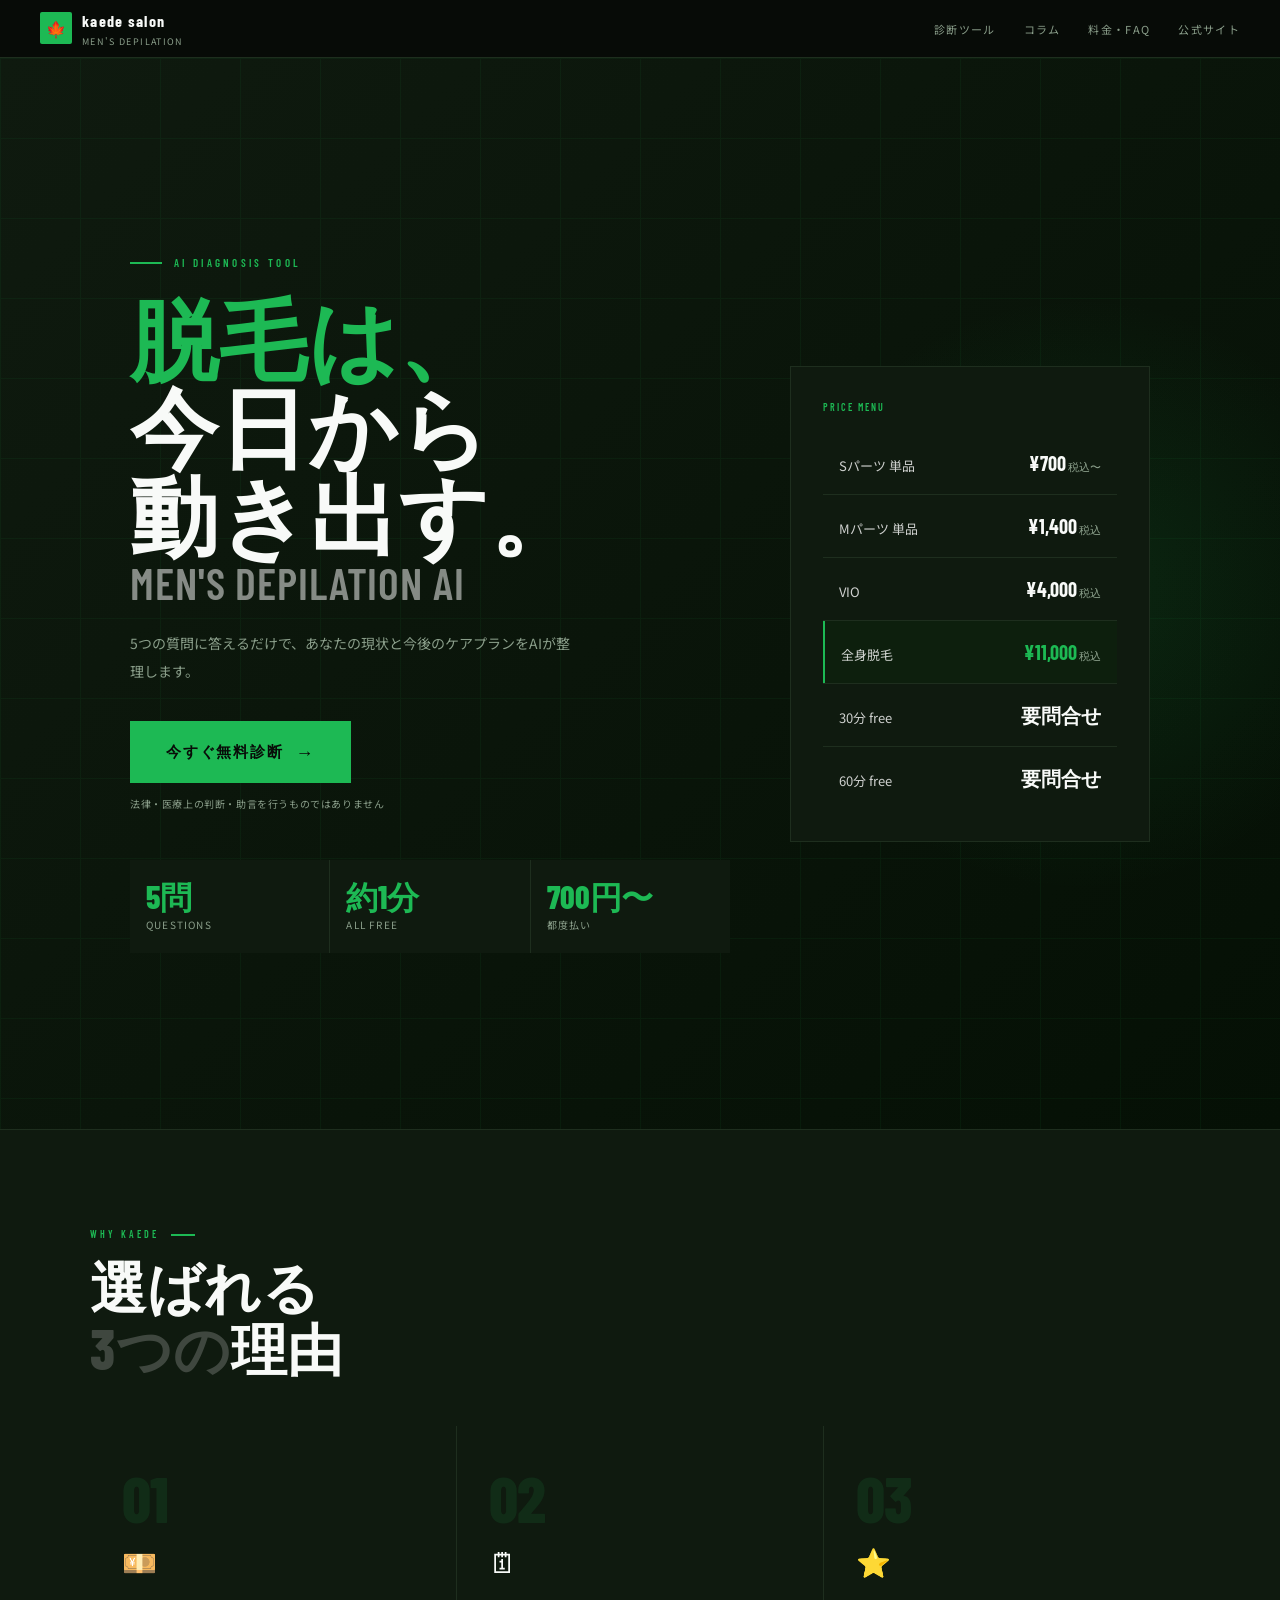
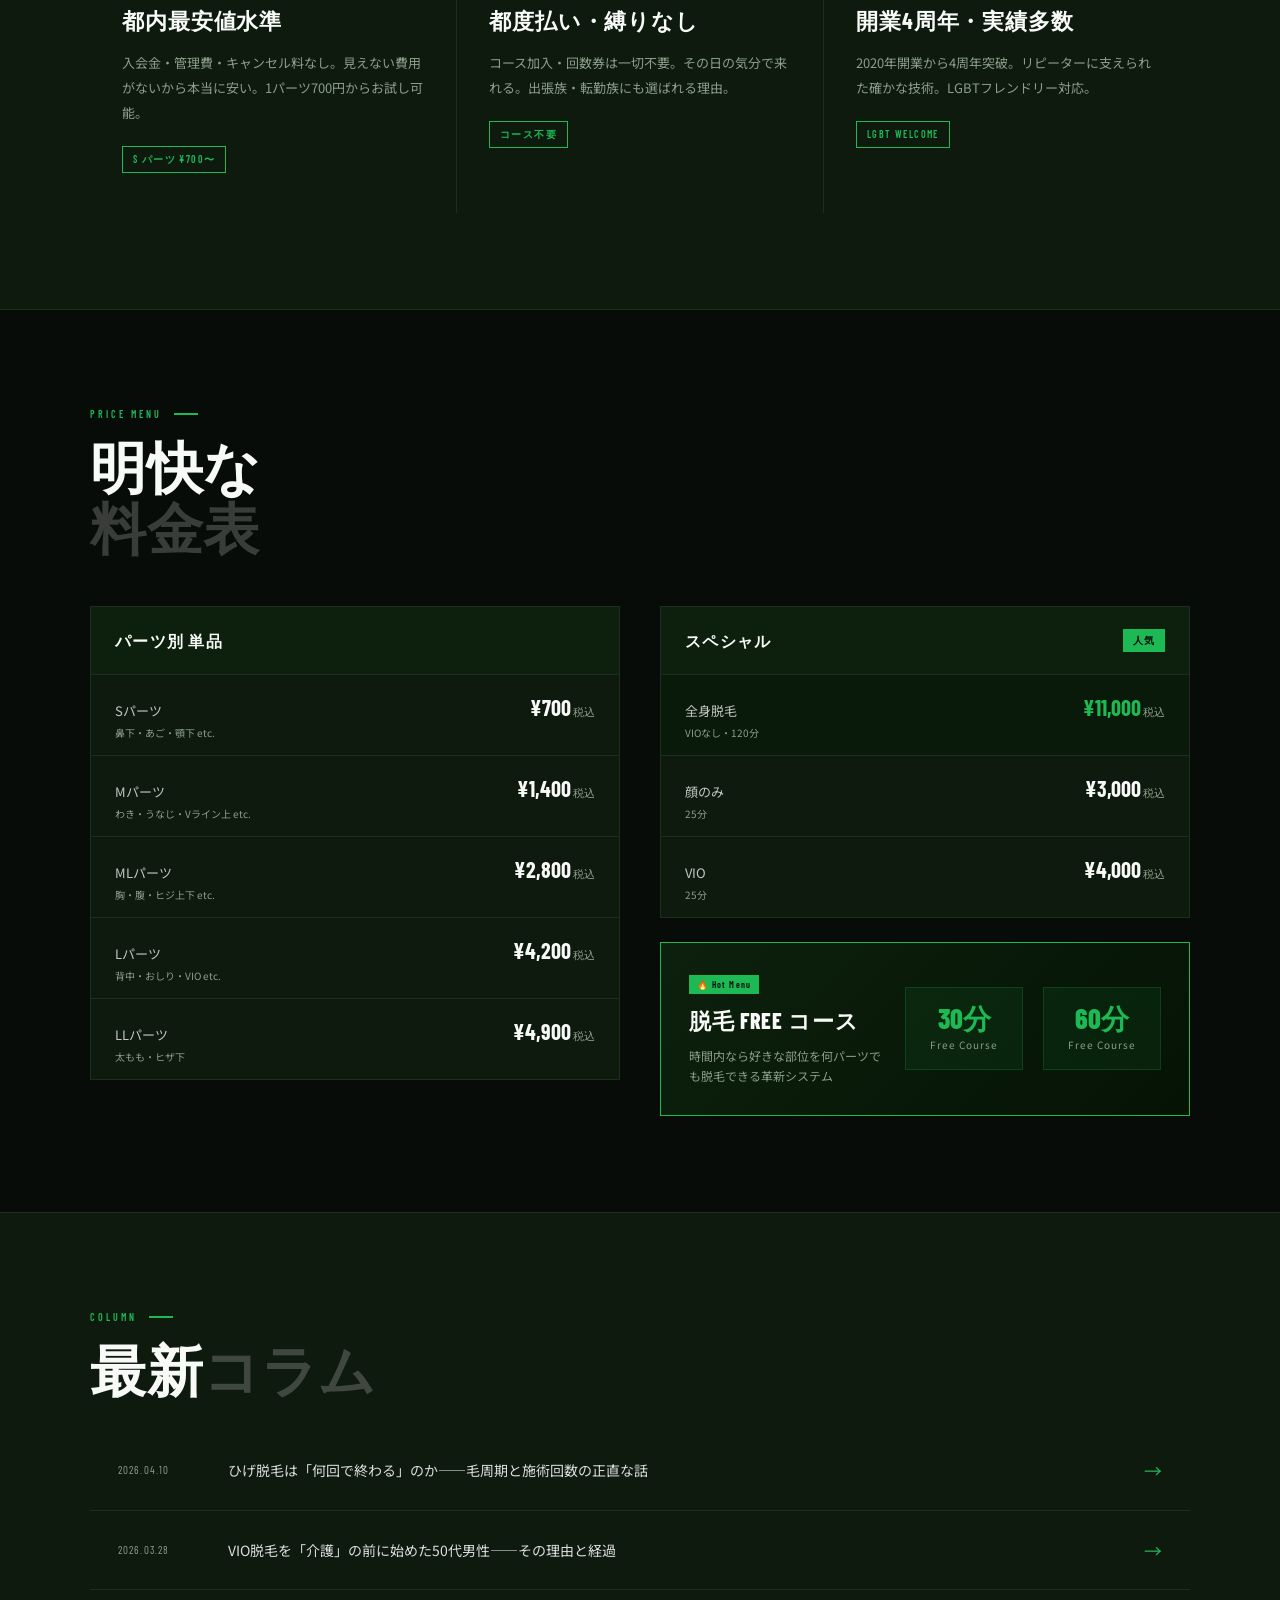
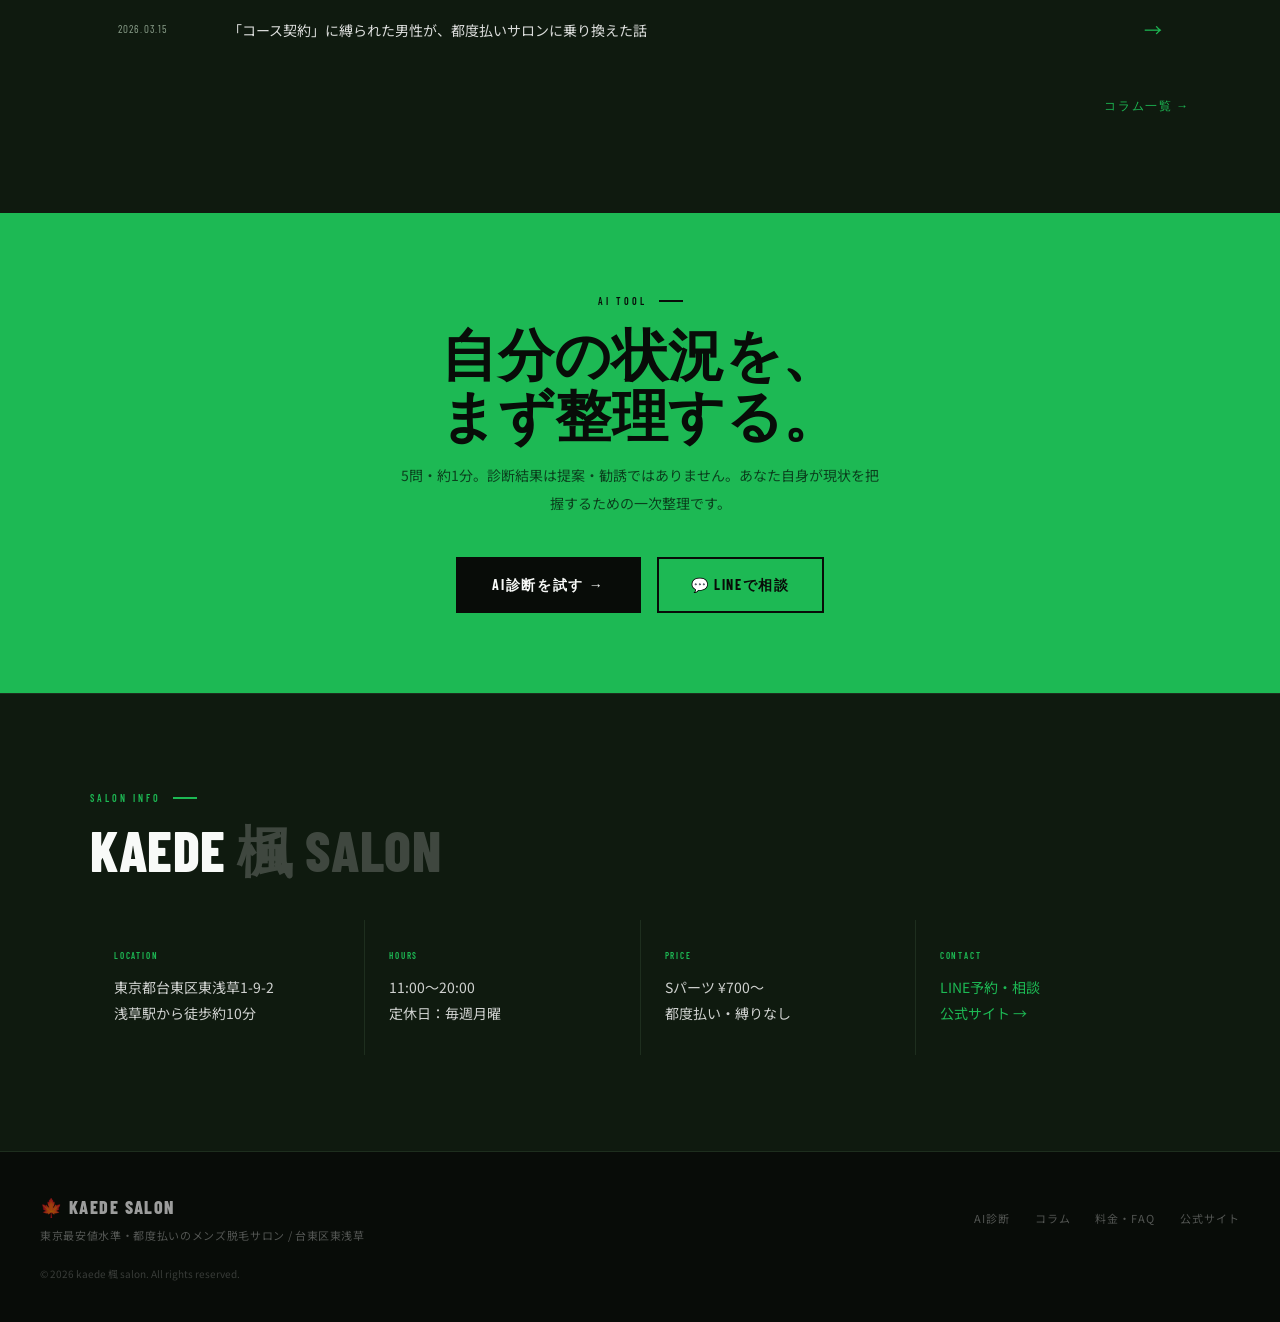
==== index.html @ 950d60f6 "Initial commit" ====
<!DOCTYPE html>
<html lang="ja">
<head>
<meta charset="UTF-8">
<meta name="viewport" content="width=device-width, initial-scale=1.0">
<title>AI メンズ脱毛診断 | kaede 楓 salon</title>
<meta name="description" content="5つの質問に答えるだけで、あなたの現状と今後のケアプランをAIが整理します。東京浅草・都度払いのメンズ脱毛サロン。">
<link rel="preconnect" href="https://fonts.googleapis.com">
<link href="https://fonts.googleapis.com/css2?family=Barlow+Condensed:wght@400;600;700;800&family=Noto+Sans+JP:wght@300;400;500&family=Oswald:wght@500;700&display=swap" rel="stylesheet">
<style>
*{box-sizing:border-box;margin:0;padding:0;}
:root{
  --black:#080c08;
  --dark:#0f1a0f;
  --green:#1db954;
  --green-mid:#17a847;
  --green-pale:#e8f8ee;
  --white:#f8faf8;
  --muted:#8a9e8a;
  --border:#1e2e1e;
  --font-heading:'Barlow Condensed','Oswald',sans-serif;
  --font-body:'Noto Sans JP',sans-serif;
}
html{scroll-behavior:smooth;}
body{font-family:var(--font-body);background:var(--black);color:var(--white);font-size:14px;line-height:1.7;-webkit-font-smoothing:antialiased;}

/* NAV */
.nav{position:sticky;top:0;z-index:100;background:rgba(8,12,8,0.95);backdrop-filter:blur(10px);border-bottom:1px solid var(--border);padding:0 40px;height:58px;display:flex;align-items:center;justify-content:space-between;}
.nav-logo{display:flex;align-items:center;gap:10px;text-decoration:none;}
.nav-logo-mark{width:32px;height:32px;background:var(--green);display:flex;align-items:center;justify-content:center;font-size:16px;border-radius:2px;}
.nav-logo-text{font-family:var(--font-heading);font-size:16px;font-weight:700;letter-spacing:.08em;color:var(--white);}
.nav-logo-sub{font-size:9px;color:var(--muted);letter-spacing:.15em;text-transform:uppercase;}
.nav-links{display:flex;gap:28px;list-style:none;}
.nav-links a{font-size:11px;letter-spacing:.12em;text-transform:uppercase;color:var(--muted);text-decoration:none;transition:color .2s;}
.nav-links a:hover,.nav-links a.active{color:var(--white);}

/* HERO */
.hero{position:relative;min-height:100vh;display:flex;align-items:center;overflow:hidden;}
.hero-bg{position:absolute;inset:0;background:linear-gradient(135deg,var(--dark) 0%,#0a150a 50%,#051005 100%);}
.hero-grid{position:absolute;inset:0;opacity:.06;background-image:linear-gradient(var(--green) 1px,transparent 1px),linear-gradient(90deg,var(--green) 1px,transparent 1px);background-size:80px 80px;}
.hero-accent{position:absolute;right:-100px;top:50%;transform:translateY(-50%);width:600px;height:600px;background:radial-gradient(circle,rgba(29,185,84,.12) 0%,transparent 70%);}
.hero-inner{position:relative;z-index:1;padding:100px 40px 80px;max-width:1100px;width:100%;margin:0 auto;display:grid;grid-template-columns:1fr 360px;gap:60px;align-items:center;}
.hero-eyebrow{font-family:var(--font-heading);font-size:11px;font-weight:600;letter-spacing:.3em;color:var(--green);text-transform:uppercase;margin-bottom:20px;display:flex;align-items:center;gap:12px;}
.hero-eyebrow::before{content:'';width:32px;height:2px;background:var(--green);}
.hero-title{font-family:var(--font-heading);font-size:clamp(56px,7vw,88px);font-weight:800;line-height:1;letter-spacing:.01em;text-transform:uppercase;margin-bottom:24px;}
.hero-title .accent{color:var(--green);display:block;}
.hero-title .sub{font-size:clamp(28px,4vw,44px);font-weight:600;color:rgba(255,255,255,.5);display:block;margin-top:4px;}
.hero-desc{font-size:14px;color:var(--muted);line-height:2;margin-bottom:36px;max-width:440px;}
.hero-cta{display:inline-flex;align-items:center;gap:12px;background:var(--green);color:var(--black);padding:16px 36px;font-family:var(--font-heading);font-size:15px;font-weight:700;letter-spacing:.12em;text-transform:uppercase;text-decoration:none;transition:background .2s,transform .1s;}
.hero-cta:hover{background:var(--green-mid);transform:translateY(-2px);}
.hero-cta-arrow{font-size:18px;}
.hero-note{font-size:10px;color:var(--muted);margin-top:12px;letter-spacing:.06em;}
.hero-stats{margin-top:48px;display:grid;grid-template-columns:repeat(3,1fr);gap:1px;background:var(--border);}
.stat-box{background:var(--dark);padding:20px 16px;}
.stat-num{font-family:var(--font-heading);font-size:32px;font-weight:800;color:var(--green);line-height:1;letter-spacing:-.01em;}
.stat-label{font-size:10px;color:var(--muted);letter-spacing:.12em;text-transform:uppercase;margin-top:4px;}
.hero-panel{background:var(--dark);border:1px solid var(--border);padding:32px;}
.hero-panel-label{font-family:var(--font-heading);font-size:10px;font-weight:600;letter-spacing:.2em;color:var(--green);text-transform:uppercase;margin-bottom:16px;}
.price-list{display:flex;flex-direction:column;gap:1px;background:var(--border);}
.price-row{background:var(--dark);padding:14px 16px;display:flex;justify-content:space-between;align-items:baseline;}
.price-row:hover{background:#131d13;}
.price-part{font-size:13px;color:rgba(255,255,255,.8);}
.price-val{font-family:var(--font-heading);font-size:20px;font-weight:700;color:var(--white);}
.price-val span{font-size:11px;font-weight:400;color:var(--muted);}
.price-featured{background:#0d1f0d !important;border-left:2px solid var(--green);}
.price-featured .price-val{color:var(--green);}

/* SECTIONS */
section{padding:96px 40px;}
.section-inner{max-width:1100px;margin:0 auto;}
.section-label{font-family:var(--font-heading);font-size:10px;font-weight:600;letter-spacing:.3em;color:var(--green);text-transform:uppercase;margin-bottom:12px;display:flex;align-items:center;gap:12px;}
.section-label::after{content:'';flex:0 0 24px;height:2px;background:var(--green);}
.section-title{font-family:var(--font-heading);font-size:clamp(36px,4.5vw,56px);font-weight:800;text-transform:uppercase;line-height:1.1;letter-spacing:.01em;margin-bottom:16px;}
.section-title .dim{color:rgba(255,255,255,.2);}

/* REASON */
.reasons{background:var(--dark);border-top:1px solid var(--border);border-bottom:1px solid var(--border);}
.reasons-grid{display:grid;grid-template-columns:repeat(3,1fr);gap:1px;background:var(--border);margin-top:48px;}
.reason-card{background:var(--dark);padding:40px 32px;position:relative;transition:background .2s;}
.reason-card:hover{background:#0a160a;}
.reason-num{font-family:var(--font-heading);font-size:64px;font-weight:800;color:rgba(29,185,84,.12);line-height:1;margin-bottom:8px;letter-spacing:-.02em;}
.reason-icon{font-size:28px;margin-bottom:16px;}
.reason-title{font-family:var(--font-heading);font-size:22px;font-weight:700;text-transform:uppercase;letter-spacing:.04em;margin-bottom:12px;color:var(--white);}
.reason-desc{font-size:13px;color:var(--muted);line-height:1.9;}
.reason-tag{margin-top:20px;display:inline-block;font-family:var(--font-heading);font-size:10px;font-weight:600;letter-spacing:.14em;padding:4px 10px;border:1px solid var(--green);color:var(--green);text-transform:uppercase;}

/* PRICE SECTION */
.price-section{background:var(--black);}
.price-grid{display:grid;grid-template-columns:1fr 1fr;gap:40px;margin-top:48px;}
.price-table{background:var(--dark);border:1px solid var(--border);}
.price-table-head{background:#0d200d;padding:20px 24px;border-bottom:1px solid var(--border);display:flex;align-items:center;justify-content:space-between;}
.price-table-title{font-family:var(--font-heading);font-size:16px;font-weight:700;letter-spacing:.08em;text-transform:uppercase;}
.price-table-badge{font-family:var(--font-heading);font-size:10px;font-weight:600;background:var(--green);color:var(--black);padding:3px 10px;letter-spacing:.1em;}
.price-items{display:flex;flex-direction:column;gap:0;}
.price-item{padding:14px 24px;border-bottom:1px solid var(--border);display:grid;grid-template-columns:1fr auto;align-items:baseline;transition:background .15s;}
.price-item:hover{background:#0a160a;}
.price-item:last-child{border-bottom:none;}
.price-item-name{font-size:13px;color:rgba(255,255,255,.75);}
.price-item-sub{font-size:10px;color:var(--muted);margin-top:2px;}
.price-item-price{font-family:var(--font-heading);font-size:22px;font-weight:700;color:var(--white);}
.price-item-price span{font-size:11px;font-weight:400;color:var(--muted);}
.price-item.hot{background:#0a1a0a;}
.price-item.hot .price-item-price{color:var(--green);}

/* FREE COURSE BANNER */
.free-banner{margin-top:24px;background:linear-gradient(135deg,#0d200d,#051305);border:1px solid var(--green);padding:28px;display:flex;align-items:center;justify-content:space-between;gap:20px;}
.free-banner-text .tag{font-family:var(--font-heading);font-size:9px;font-weight:600;background:var(--green);color:var(--black);padding:2px 8px;letter-spacing:.12em;display:inline-block;margin-bottom:8px;}
.free-banner-text h3{font-family:var(--font-heading);font-size:22px;font-weight:800;text-transform:uppercase;letter-spacing:.04em;}
.free-banner-text p{font-size:12px;color:var(--muted);margin-top:6px;}
.free-banner-prices{display:flex;gap:20px;flex-shrink:0;}
.free-price-box{text-align:center;background:rgba(29,185,84,.08);border:1px solid rgba(29,185,84,.2);padding:16px 24px;}
.free-price-time{font-family:var(--font-heading);font-size:28px;font-weight:800;color:var(--green);line-height:1;}
.free-price-label{font-size:10px;color:var(--muted);letter-spacing:.1em;margin-top:4px;}

/* COLUMN */
.column-section{background:var(--dark);border-top:1px solid var(--border);}
.column-list{margin-top:32px;display:flex;flex-direction:column;gap:1px;background:var(--border);}
.col-item{background:var(--dark);padding:24px 28px;display:grid;grid-template-columns:90px 1fr auto;gap:20px;align-items:center;text-decoration:none;color:inherit;transition:background .15s;}
.col-item:hover{background:#0a160a;}
.col-item:hover .col-title{color:var(--green);}
.col-date{font-family:var(--font-heading);font-size:11px;color:var(--muted);letter-spacing:.1em;}
.col-title{font-size:14px;color:rgba(255,255,255,.85);line-height:1.6;transition:color .2s;}
.col-arrow{font-size:18px;color:var(--green);}

/* CTA BAND */
.cta-band{background:var(--green);padding:80px 40px;text-align:center;}
.cta-band .section-label{color:var(--black);justify-content:center;}
.cta-band .section-label::after{background:var(--black);}
.cta-band .section-title{color:var(--black);}
.cta-band-desc{font-size:14px;color:rgba(0,0,0,.65);margin:16px auto 40px;max-width:480px;line-height:2;}
.cta-band-btns{display:flex;gap:16px;justify-content:center;flex-wrap:wrap;}
.btn-dark{display:inline-flex;align-items:center;gap:8px;background:var(--black);color:var(--white);padding:16px 36px;font-family:var(--font-heading);font-size:14px;font-weight:700;letter-spacing:.12em;text-transform:uppercase;text-decoration:none;transition:opacity .2s;}
.btn-dark:hover{opacity:.85;}
.btn-outline-dark{display:inline-flex;align-items:center;gap:8px;border:2px solid var(--black);color:var(--black);padding:14px 32px;font-family:var(--font-heading);font-size:14px;font-weight:700;letter-spacing:.12em;text-transform:uppercase;text-decoration:none;transition:background .2s,color .2s;}
.btn-outline-dark:hover{background:var(--black);color:var(--green);}

/* SALON INFO */
.salon-section{background:var(--dark);border-top:1px solid var(--border);}
.salon-grid{display:grid;grid-template-columns:repeat(4,1fr);gap:1px;background:var(--border);margin-top:40px;}
.salon-card{background:var(--dark);padding:28px 24px;}
.salon-card-label{font-family:var(--font-heading);font-size:9px;font-weight:600;letter-spacing:.2em;color:var(--green);text-transform:uppercase;margin-bottom:10px;}
.salon-card-val{font-size:14px;color:rgba(255,255,255,.8);line-height:1.9;}
.salon-card-val a{color:var(--green);text-decoration:none;}

/* FOOTER */
footer{background:var(--black);border-top:1px solid var(--border);padding:40px;display:flex;justify-content:space-between;align-items:center;flex-wrap:wrap;gap:20px;}
.footer-logo{font-family:var(--font-heading);font-size:18px;font-weight:800;letter-spacing:.08em;color:rgba(255,255,255,.6);text-transform:uppercase;}
.footer-links{display:flex;gap:24px;flex-wrap:wrap;}
.footer-links a{font-size:11px;letter-spacing:.1em;color:rgba(255,255,255,.3);text-decoration:none;text-transform:uppercase;}
.footer-links a:hover{color:rgba(255,255,255,.7);}
.footer-copy{font-size:10px;color:rgba(255,255,255,.2);width:100%;}

/* RESPONSIVE */
@media(max-width:900px){
  .hero-inner{grid-template-columns:1fr;}
  .hero-panel{display:none;}
  .reasons-grid{grid-template-columns:1fr;}
  .price-grid{grid-template-columns:1fr;}
  .salon-grid{grid-template-columns:1fr 1fr;}
  .free-banner{flex-direction:column;}
}
@media(max-width:640px){
  nav,.nav{padding:0 20px;}
  section{padding:64px 20px;}
  .hero-inner{padding:90px 20px 60px;}
  .hero-stats{grid-template-columns:repeat(3,1fr);}
  .salon-grid{grid-template-columns:1fr;}
  .col-item{grid-template-columns:1fr auto;gap:12px;}
  .col-date{display:none;}
  footer{padding:32px 20px;}
  .cta-band{padding:60px 20px;}
}

/* FADE IN */
.fade{opacity:0;transform:translateY(24px);transition:opacity .6s ease,transform .6s ease;}
.fade.in{opacity:1;transform:none;}
</style>
</head>
<body>

<nav class="nav">
  <a href="index.html" class="nav-logo">
    <div class="nav-logo-mark">🍁</div>
    <div>
      <div class="nav-logo-text">kaede salon</div>
      <div class="nav-logo-sub">Men's Depilation</div>
    </div>
  </a>
  <ul class="nav-links">
    <li><a href="diagnosis.html">診断ツール</a></li>
    <li><a href="column.html">コラム</a></li>
    <li><a href="about.html">料金・FAQ</a></li>
    <li><a href="https://kaedesalon.shop/" target="_blank" rel="noopener">公式サイト</a></li>
  </ul>
</nav>

<!-- HERO -->
<section class="hero">
  <div class="hero-bg"></div>
  <div class="hero-grid"></div>
  <div class="hero-accent"></div>
  <div class="hero-inner">
    <div>
      <div class="hero-eyebrow fade">AI Diagnosis Tool</div>
      <h1 class="hero-title fade">
        <span class="accent">脱毛は、</span>
        今日から<br>動き出す。
        <span class="sub">Men's Depilation AI</span>
      </h1>
      <p class="hero-desc fade">5つの質問に答えるだけで、あなたの現状と今後のケアプランをAIが整理します。</p>
      <a href="diagnosis.html" class="hero-cta fade">今すぐ無料診断 <span class="hero-cta-arrow">→</span></a>
      <p class="hero-note fade">法律・医療上の判断・助言を行うものではありません</p>
      <div class="hero-stats fade">
        <div class="stat-box"><div class="stat-num">5問</div><div class="stat-label">Questions</div></div>
        <div class="stat-box"><div class="stat-num">約1分</div><div class="stat-label">All Free</div></div>
        <div class="stat-box"><div class="stat-num">700円〜</div><div class="stat-label">都度払い</div></div>
      </div>
    </div>
    <div class="hero-panel fade">
      <div class="hero-panel-label">Price Menu</div>
      <div class="price-list">
        <div class="price-row"><span class="price-part">Sパーツ 単品</span><span class="price-val">¥700<span> 税込〜</span></span></div>
        <div class="price-row"><span class="price-part">Mパーツ 単品</span><span class="price-val">¥1,400<span> 税込</span></span></div>
        <div class="price-row"><span class="price-part">VIO</span><span class="price-val">¥4,000<span> 税込</span></span></div>
        <div class="price-row price-featured"><span class="price-part">全身脱毛</span><span class="price-val">¥11,000<span> 税込</span></span></div>
        <div class="price-row"><span class="price-part">30分 free</span><span class="price-val">要問合せ</span></div>
        <div class="price-row"><span class="price-part">60分 free</span><span class="price-val">要問合せ</span></div>
      </div>
    </div>
  </div>
</section>

<!-- REASONS -->
<section class="reasons">
  <div class="section-inner">
    <div class="section-label fade">Why kaede</div>
    <h2 class="section-title fade">選ばれる<br><span class="dim">3つの</span>理由</h2>
    <div class="reasons-grid">
      <div class="reason-card fade">
        <div class="reason-num">01</div>
        <div class="reason-icon">💴</div>
        <div class="reason-title">都内最安値水準</div>
        <p class="reason-desc">入会金・管理費・キャンセル料なし。見えない費用がないから本当に安い。1パーツ700円からお試し可能。</p>
        <span class="reason-tag">S パーツ ¥700〜</span>
      </div>
      <div class="reason-card fade">
        <div class="reason-num">02</div>
        <div class="reason-icon">🗓</div>
        <div class="reason-title">都度払い・縛りなし</div>
        <p class="reason-desc">コース加入・回数券は一切不要。その日の気分で来れる。出張族・転勤族にも選ばれる理由。</p>
        <span class="reason-tag">コース不要</span>
      </div>
      <div class="reason-card fade">
        <div class="reason-num">03</div>
        <div class="reason-icon">⭐</div>
        <div class="reason-title">開業4周年・実績多数</div>
        <p class="reason-desc">2020年開業から4周年突破。リピーターに支えられた確かな技術。LGBTフレンドリー対応。</p>
        <span class="reason-tag">LGBT Welcome</span>
      </div>
    </div>
  </div>
</section>

<!-- PRICE -->
<section class="price-section">
  <div class="section-inner">
    <div class="section-label fade">Price Menu</div>
    <h2 class="section-title fade">明快な<br><span class="dim">料金表</span></h2>
    <div class="price-grid">
      <div>
        <div class="price-table fade">
          <div class="price-table-head">
            <span class="price-table-title">パーツ別 単品</span>
          </div>
          <div class="price-items">
            <div class="price-item"><div><div class="price-item-name">Sパーツ</div><div class="price-item-sub">鼻下・あご・顎下 etc.</div></div><div class="price-item-price">¥700<span> 税込</span></div></div>
            <div class="price-item"><div><div class="price-item-name">Mパーツ</div><div class="price-item-sub">わき・うなじ・Vライン上 etc.</div></div><div class="price-item-price">¥1,400<span> 税込</span></div></div>
            <div class="price-item"><div><div class="price-item-name">MLパーツ</div><div class="price-item-sub">胸・腹・ヒジ上下 etc.</div></div><div class="price-item-price">¥2,800<span> 税込</span></div></div>
            <div class="price-item"><div><div class="price-item-name">Lパーツ</div><div class="price-item-sub">背中・おしり・VIO etc.</div></div><div class="price-item-price">¥4,200<span> 税込</span></div></div>
            <div class="price-item"><div><div class="price-item-name">LLパーツ</div><div class="price-item-sub">太もも・ヒザ下</div></div><div class="price-item-price">¥4,900<span> 税込</span></div></div>
          </div>
        </div>
      </div>
      <div>
        <div class="price-table fade">
          <div class="price-table-head">
            <span class="price-table-title">スペシャル</span>
            <span class="price-table-badge">人気</span>
          </div>
          <div class="price-items">
            <div class="price-item hot"><div><div class="price-item-name">全身脱毛</div><div class="price-item-sub">VIOなし・120分</div></div><div class="price-item-price">¥11,000<span> 税込</span></div></div>
            <div class="price-item"><div><div class="price-item-name">顔のみ</div><div class="price-item-sub">25分</div></div><div class="price-item-price">¥3,000<span> 税込</span></div></div>
            <div class="price-item"><div><div class="price-item-name">VIO</div><div class="price-item-sub">25分</div></div><div class="price-item-price">¥4,000<span> 税込</span></div></div>
          </div>
        </div>
        <div class="free-banner fade">
          <div class="free-banner-text">
            <span class="tag">🔥 Hot Menu</span>
            <h3>脱毛 Free コース</h3>
            <p>時間内なら好きな部位を何パーツでも脱毛できる革新システム</p>
          </div>
          <div class="free-banner-prices">
            <div class="free-price-box"><div class="free-price-time">30分</div><div class="free-price-label">Free Course</div></div>
            <div class="free-price-box"><div class="free-price-time">60分</div><div class="free-price-label">Free Course</div></div>
          </div>
        </div>
      </div>
    </div>
  </div>
</section>

<!-- COLUMN -->
<section class="column-section">
  <div class="section-inner">
    <div class="section-label fade">Column</div>
    <h2 class="section-title fade">最新<span class="dim">コラム</span></h2>
    <div class="column-list">
      <a href="column.html" class="col-item fade">
        <span class="col-date">2026.04.10</span>
        <span class="col-title">ひげ脱毛は「何回で終わる」のか——毛周期と施術回数の正直な話</span>
        <span class="col-arrow">→</span>
      </a>
      <a href="column.html" class="col-item fade">
        <span class="col-date">2026.03.28</span>
        <span class="col-title">VIO脱毛を「介護」の前に始めた50代男性——その理由と経過</span>
        <span class="col-arrow">→</span>
      </a>
      <a href="column.html" class="col-item fade">
        <span class="col-date">2026.03.15</span>
        <span class="col-title">「コース契約」に縛られた男性が、都度払いサロンに乗り換えた話</span>
        <span class="col-arrow">→</span>
      </a>
    </div>
    <div style="margin-top:24px;text-align:right;">
      <a href="column.html" style="font-family:var(--font-heading);font-size:12px;letter-spacing:.14em;color:var(--green);text-decoration:none;text-transform:uppercase;">コラム一覧 →</a>
    </div>
  </div>
</section>

<!-- CTA -->
<div class="cta-band fade">
  <div class="section-label">AI Tool</div>
  <h2 class="section-title">自分の状況を、<br>まず整理する。</h2>
  <p class="cta-band-desc">5問・約1分。診断結果は提案・勧誘ではありません。あなた自身が現状を把握するための一次整理です。</p>
  <div class="cta-band-btns">
    <a href="diagnosis.html" class="btn-dark">AI診断を試す →</a>
    <a href="https://line.me/R/ti/p/@436hrsli" target="_blank" rel="noopener" class="btn-outline-dark">💬 LINEで相談</a>
  </div>
</div>

<!-- SALON INFO -->
<section class="salon-section">
  <div class="section-inner">
    <div class="section-label fade">Salon Info</div>
    <h2 class="section-title fade">kaede <span class="dim">楓 salon</span></h2>
    <div class="salon-grid">
      <div class="salon-card fade"><div class="salon-card-label">Location</div><div class="salon-card-val">東京都台東区東浅草1-9-2<br>浅草駅から徒歩約10分</div></div>
      <div class="salon-card fade"><div class="salon-card-label">Hours</div><div class="salon-card-val">11:00〜20:00<br>定休日：毎週月曜</div></div>
      <div class="salon-card fade"><div class="salon-card-label">Price</div><div class="salon-card-val">Sパーツ ¥700〜<br>都度払い・縛りなし</div></div>
      <div class="salon-card fade"><div class="salon-card-label">Contact</div><div class="salon-card-val"><a href="https://line.me/R/ti/p/@436hrsli" target="_blank" rel="noopener">LINE予約・相談</a><br><a href="https://kaedesalon.shop/" target="_blank" rel="noopener">公式サイト →</a></div></div>
    </div>
  </div>
</section>

<footer>
  <div>
    <div class="footer-logo">🍁 kaede salon</div>
    <div style="font-size:11px;color:rgba(255,255,255,.3);margin-top:4px;letter-spacing:.06em;">東京最安値水準・都度払いのメンズ脱毛サロン / 台東区東浅草</div>
  </div>
  <div class="footer-links">
    <a href="diagnosis.html">AI診断</a>
    <a href="column.html">コラム</a>
    <a href="about.html">料金・FAQ</a>
    <a href="https://kaedesalon.shop/" target="_blank" rel="noopener">公式サイト</a>
  </div>
  <div class="footer-copy">© 2026 kaede 楓 salon. All rights reserved.</div>
</footer>

<script>
const observer = new IntersectionObserver(entries => {
  entries.forEach(e => { if(e.isIntersecting) e.target.classList.add('in'); });
}, { threshold: 0.08 });
document.querySelectorAll('.fade').forEach(el => observer.observe(el));
</script>
</body>
</html>
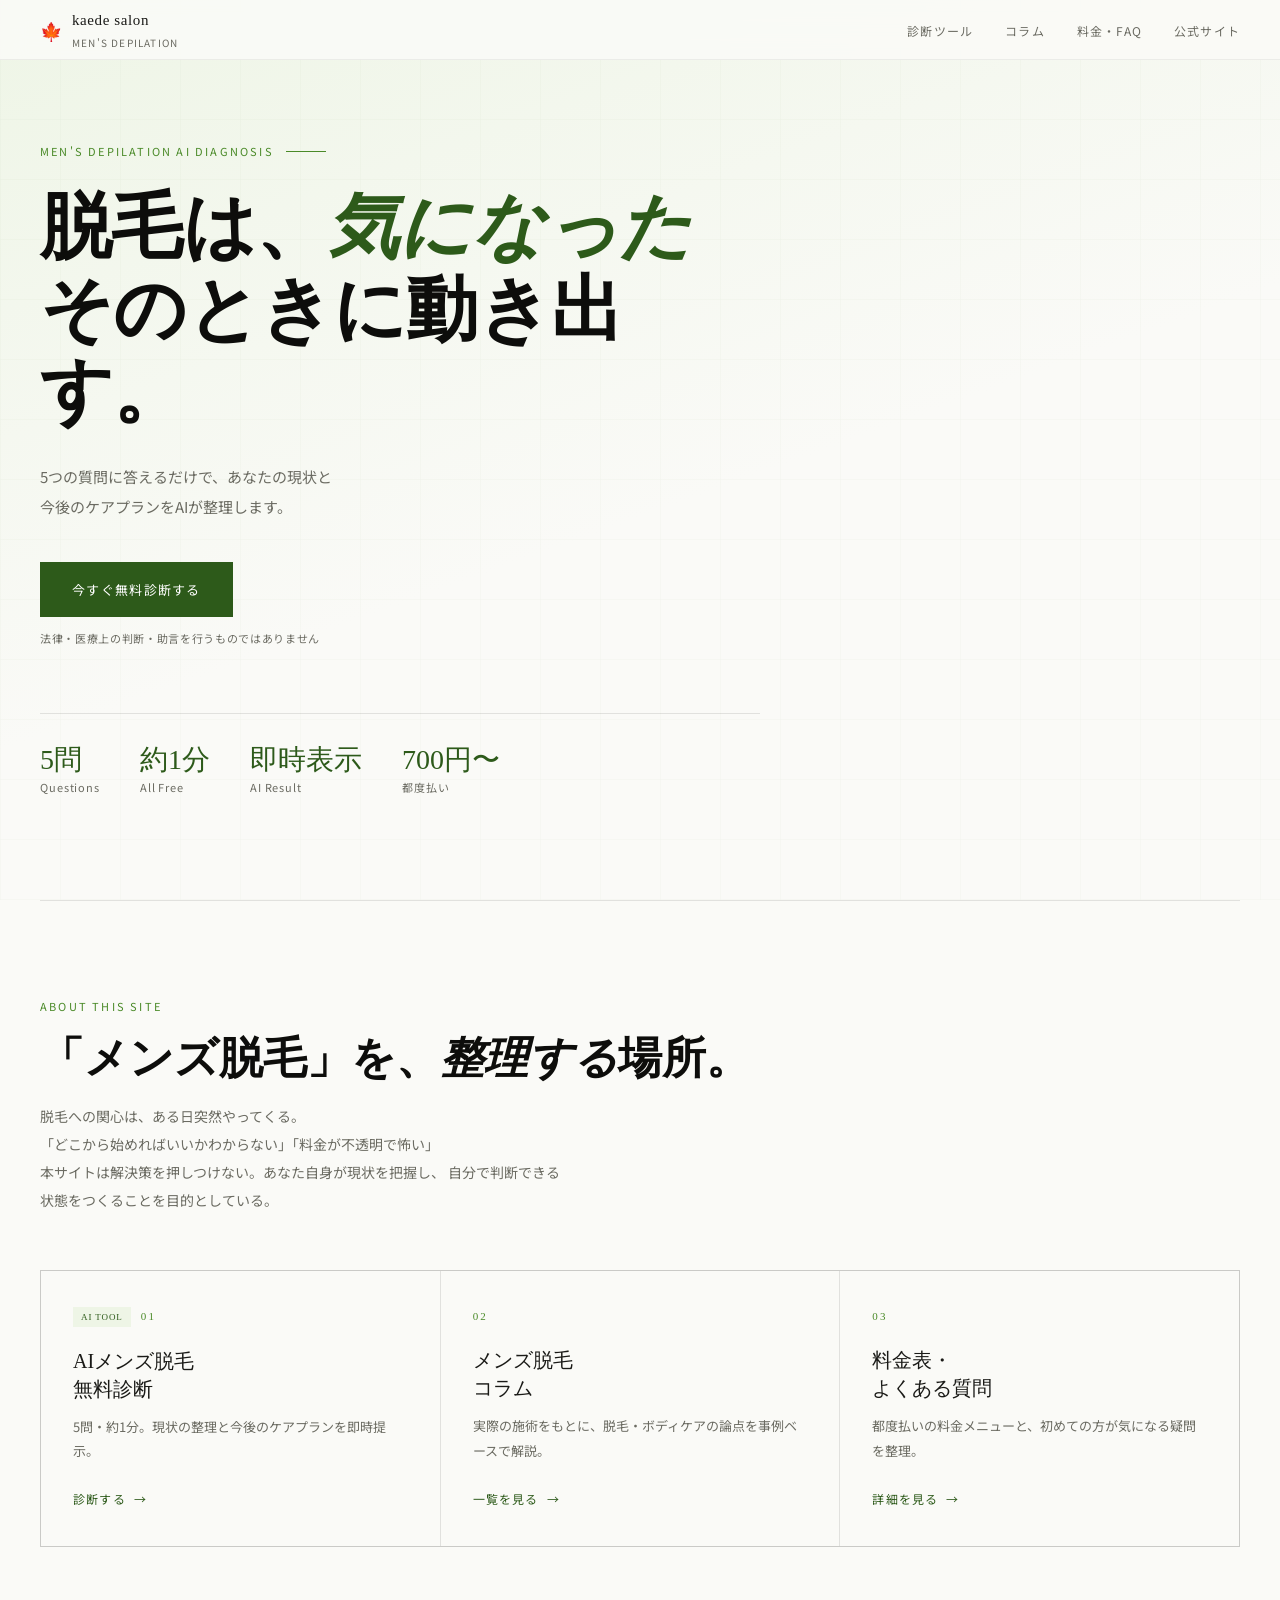
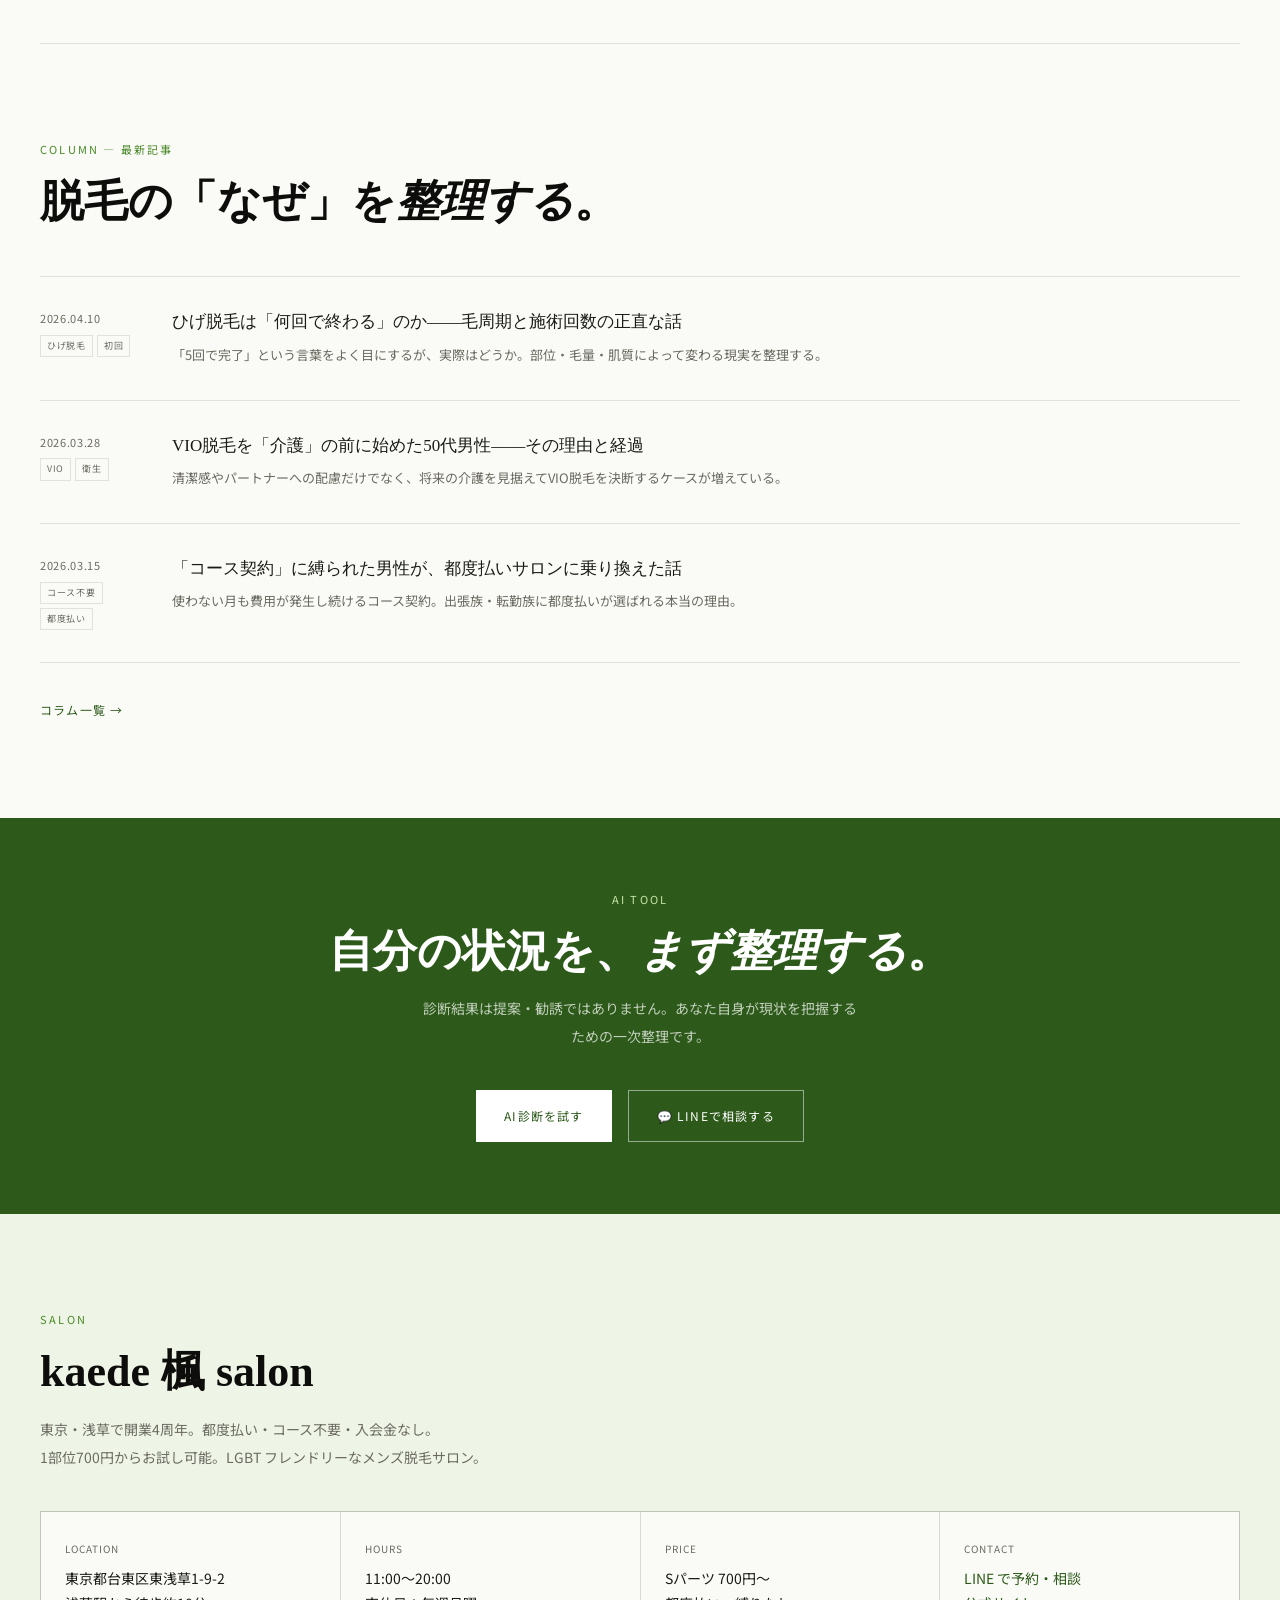
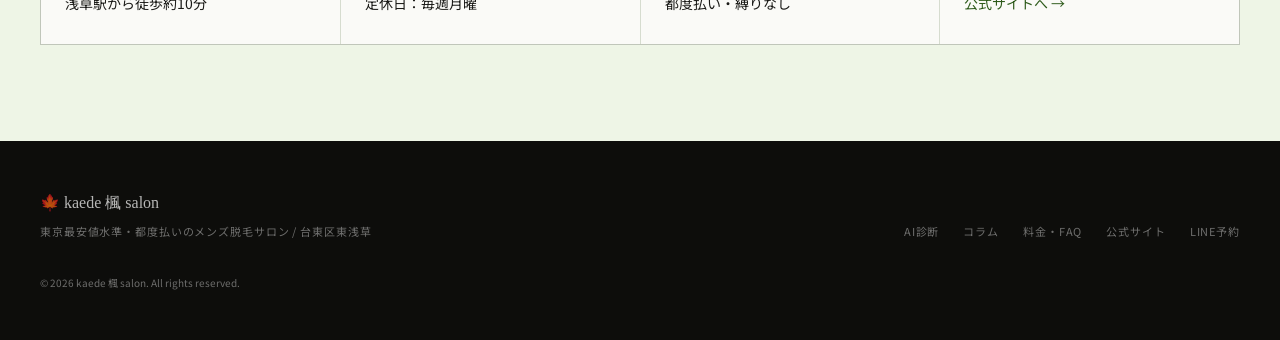
==== commit e5d6429c: "Update index.html" ====
--- a/index.html
+++ b/index.html
@@ -1,186 +1,17 @@
 <!DOCTYPE html>
 <html lang="ja">
 <head>
-<meta charset="UTF-8">
-<meta name="viewport" content="width=device-width, initial-scale=1.0">
-<title>AI メンズ脱毛診断 | kaede 楓 salon</title>
-<meta name="description" content="5つの質問に答えるだけで、あなたの現状と今後のケアプランをAIが整理します。東京浅草・都度払いのメンズ脱毛サロン。">
-<link rel="preconnect" href="https://fonts.googleapis.com">
-<link href="https://fonts.googleapis.com/css2?family=Barlow+Condensed:wght@400;600;700;800&family=Noto+Sans+JP:wght@300;400;500&family=Oswald:wght@500;700&display=swap" rel="stylesheet">
-<style>
-*{box-sizing:border-box;margin:0;padding:0;}
-:root{
-  --black:#080c08;
-  --dark:#0f1a0f;
-  --green:#1db954;
-  --green-mid:#17a847;
-  --green-pale:#e8f8ee;
-  --white:#f8faf8;
-  --muted:#8a9e8a;
-  --border:#1e2e1e;
-  --font-heading:'Barlow Condensed','Oswald',sans-serif;
-  --font-body:'Noto Sans JP',sans-serif;
-}
-html{scroll-behavior:smooth;}
-body{font-family:var(--font-body);background:var(--black);color:var(--white);font-size:14px;line-height:1.7;-webkit-font-smoothing:antialiased;}
-
-/* NAV */
-.nav{position:sticky;top:0;z-index:100;background:rgba(8,12,8,0.95);backdrop-filter:blur(10px);border-bottom:1px solid var(--border);padding:0 40px;height:58px;display:flex;align-items:center;justify-content:space-between;}
-.nav-logo{display:flex;align-items:center;gap:10px;text-decoration:none;}
-.nav-logo-mark{width:32px;height:32px;background:var(--green);display:flex;align-items:center;justify-content:center;font-size:16px;border-radius:2px;}
-.nav-logo-text{font-family:var(--font-heading);font-size:16px;font-weight:700;letter-spacing:.08em;color:var(--white);}
-.nav-logo-sub{font-size:9px;color:var(--muted);letter-spacing:.15em;text-transform:uppercase;}
-.nav-links{display:flex;gap:28px;list-style:none;}
-.nav-links a{font-size:11px;letter-spacing:.12em;text-transform:uppercase;color:var(--muted);text-decoration:none;transition:color .2s;}
-.nav-links a:hover,.nav-links a.active{color:var(--white);}
-
-/* HERO */
-.hero{position:relative;min-height:100vh;display:flex;align-items:center;overflow:hidden;}
-.hero-bg{position:absolute;inset:0;background:linear-gradient(135deg,var(--dark) 0%,#0a150a 50%,#051005 100%);}
-.hero-grid{position:absolute;inset:0;opacity:.06;background-image:linear-gradient(var(--green) 1px,transparent 1px),linear-gradient(90deg,var(--green) 1px,transparent 1px);background-size:80px 80px;}
-.hero-accent{position:absolute;right:-100px;top:50%;transform:translateY(-50%);width:600px;height:600px;background:radial-gradient(circle,rgba(29,185,84,.12) 0%,transparent 70%);}
-.hero-inner{position:relative;z-index:1;padding:100px 40px 80px;max-width:1100px;width:100%;margin:0 auto;display:grid;grid-template-columns:1fr 360px;gap:60px;align-items:center;}
-.hero-eyebrow{font-family:var(--font-heading);font-size:11px;font-weight:600;letter-spacing:.3em;color:var(--green);text-transform:uppercase;margin-bottom:20px;display:flex;align-items:center;gap:12px;}
-.hero-eyebrow::before{content:'';width:32px;height:2px;background:var(--green);}
-.hero-title{font-family:var(--font-heading);font-size:clamp(56px,7vw,88px);font-weight:800;line-height:1;letter-spacing:.01em;text-transform:uppercase;margin-bottom:24px;}
-.hero-title .accent{color:var(--green);display:block;}
-.hero-title .sub{font-size:clamp(28px,4vw,44px);font-weight:600;color:rgba(255,255,255,.5);display:block;margin-top:4px;}
-.hero-desc{font-size:14px;color:var(--muted);line-height:2;margin-bottom:36px;max-width:440px;}
-.hero-cta{display:inline-flex;align-items:center;gap:12px;background:var(--green);color:var(--black);padding:16px 36px;font-family:var(--font-heading);font-size:15px;font-weight:700;letter-spacing:.12em;text-transform:uppercase;text-decoration:none;transition:background .2s,transform .1s;}
-.hero-cta:hover{background:var(--green-mid);transform:translateY(-2px);}
-.hero-cta-arrow{font-size:18px;}
-.hero-note{font-size:10px;color:var(--muted);margin-top:12px;letter-spacing:.06em;}
-.hero-stats{margin-top:48px;display:grid;grid-template-columns:repeat(3,1fr);gap:1px;background:var(--border);}
-.stat-box{background:var(--dark);padding:20px 16px;}
-.stat-num{font-family:var(--font-heading);font-size:32px;font-weight:800;color:var(--green);line-height:1;letter-spacing:-.01em;}
-.stat-label{font-size:10px;color:var(--muted);letter-spacing:.12em;text-transform:uppercase;margin-top:4px;}
-.hero-panel{background:var(--dark);border:1px solid var(--border);padding:32px;}
-.hero-panel-label{font-family:var(--font-heading);font-size:10px;font-weight:600;letter-spacing:.2em;color:var(--green);text-transform:uppercase;margin-bottom:16px;}
-.price-list{display:flex;flex-direction:column;gap:1px;background:var(--border);}
-.price-row{background:var(--dark);padding:14px 16px;display:flex;justify-content:space-between;align-items:baseline;}
-.price-row:hover{background:#131d13;}
-.price-part{font-size:13px;color:rgba(255,255,255,.8);}
-.price-val{font-family:var(--font-heading);font-size:20px;font-weight:700;color:var(--white);}
-.price-val span{font-size:11px;font-weight:400;color:var(--muted);}
-.price-featured{background:#0d1f0d !important;border-left:2px solid var(--green);}
-.price-featured .price-val{color:var(--green);}
-
-/* SECTIONS */
-section{padding:96px 40px;}
-.section-inner{max-width:1100px;margin:0 auto;}
-.section-label{font-family:var(--font-heading);font-size:10px;font-weight:600;letter-spacing:.3em;color:var(--green);text-transform:uppercase;margin-bottom:12px;display:flex;align-items:center;gap:12px;}
-.section-label::after{content:'';flex:0 0 24px;height:2px;background:var(--green);}
-.section-title{font-family:var(--font-heading);font-size:clamp(36px,4.5vw,56px);font-weight:800;text-transform:uppercase;line-height:1.1;letter-spacing:.01em;margin-bottom:16px;}
-.section-title .dim{color:rgba(255,255,255,.2);}
-
-/* REASON */
-.reasons{background:var(--dark);border-top:1px solid var(--border);border-bottom:1px solid var(--border);}
-.reasons-grid{display:grid;grid-template-columns:repeat(3,1fr);gap:1px;background:var(--border);margin-top:48px;}
-.reason-card{background:var(--dark);padding:40px 32px;position:relative;transition:background .2s;}
-.reason-card:hover{background:#0a160a;}
-.reason-num{font-family:var(--font-heading);font-size:64px;font-weight:800;color:rgba(29,185,84,.12);line-height:1;margin-bottom:8px;letter-spacing:-.02em;}
-.reason-icon{font-size:28px;margin-bottom:16px;}
-.reason-title{font-family:var(--font-heading);font-size:22px;font-weight:700;text-transform:uppercase;letter-spacing:.04em;margin-bottom:12px;color:var(--white);}
-.reason-desc{font-size:13px;color:var(--muted);line-height:1.9;}
-.reason-tag{margin-top:20px;display:inline-block;font-family:var(--font-heading);font-size:10px;font-weight:600;letter-spacing:.14em;padding:4px 10px;border:1px solid var(--green);color:var(--green);text-transform:uppercase;}
-
-/* PRICE SECTION */
-.price-section{background:var(--black);}
-.price-grid{display:grid;grid-template-columns:1fr 1fr;gap:40px;margin-top:48px;}
-.price-table{background:var(--dark);border:1px solid var(--border);}
-.price-table-head{background:#0d200d;padding:20px 24px;border-bottom:1px solid var(--border);display:flex;align-items:center;justify-content:space-between;}
-.price-table-title{font-family:var(--font-heading);font-size:16px;font-weight:700;letter-spacing:.08em;text-transform:uppercase;}
-.price-table-badge{font-family:var(--font-heading);font-size:10px;font-weight:600;background:var(--green);color:var(--black);padding:3px 10px;letter-spacing:.1em;}
-.price-items{display:flex;flex-direction:column;gap:0;}
-.price-item{padding:14px 24px;border-bottom:1px solid var(--border);display:grid;grid-template-columns:1fr auto;align-items:baseline;transition:background .15s;}
-.price-item:hover{background:#0a160a;}
-.price-item:last-child{border-bottom:none;}
-.price-item-name{font-size:13px;color:rgba(255,255,255,.75);}
-.price-item-sub{font-size:10px;color:var(--muted);margin-top:2px;}
-.price-item-price{font-family:var(--font-heading);font-size:22px;font-weight:700;color:var(--white);}
-.price-item-price span{font-size:11px;font-weight:400;color:var(--muted);}
-.price-item.hot{background:#0a1a0a;}
-.price-item.hot .price-item-price{color:var(--green);}
-
-/* FREE COURSE BANNER */
-.free-banner{margin-top:24px;background:linear-gradient(135deg,#0d200d,#051305);border:1px solid var(--green);padding:28px;display:flex;align-items:center;justify-content:space-between;gap:20px;}
-.free-banner-text .tag{font-family:var(--font-heading);font-size:9px;font-weight:600;background:var(--green);color:var(--black);padding:2px 8px;letter-spacing:.12em;display:inline-block;margin-bottom:8px;}
-.free-banner-text h3{font-family:var(--font-heading);font-size:22px;font-weight:800;text-transform:uppercase;letter-spacing:.04em;}
-.free-banner-text p{font-size:12px;color:var(--muted);margin-top:6px;}
-.free-banner-prices{display:flex;gap:20px;flex-shrink:0;}
-.free-price-box{text-align:center;background:rgba(29,185,84,.08);border:1px solid rgba(29,185,84,.2);padding:16px 24px;}
-.free-price-time{font-family:var(--font-heading);font-size:28px;font-weight:800;color:var(--green);line-height:1;}
-.free-price-label{font-size:10px;color:var(--muted);letter-spacing:.1em;margin-top:4px;}
-
-/* COLUMN */
-.column-section{background:var(--dark);border-top:1px solid var(--border);}
-.column-list{margin-top:32px;display:flex;flex-direction:column;gap:1px;background:var(--border);}
-.col-item{background:var(--dark);padding:24px 28px;display:grid;grid-template-columns:90px 1fr auto;gap:20px;align-items:center;text-decoration:none;color:inherit;transition:background .15s;}
-.col-item:hover{background:#0a160a;}
-.col-item:hover .col-title{color:var(--green);}
-.col-date{font-family:var(--font-heading);font-size:11px;color:var(--muted);letter-spacing:.1em;}
-.col-title{font-size:14px;color:rgba(255,255,255,.85);line-height:1.6;transition:color .2s;}
-.col-arrow{font-size:18px;color:var(--green);}
-
-/* CTA BAND */
-.cta-band{background:var(--green);padding:80px 40px;text-align:center;}
-.cta-band .section-label{color:var(--black);justify-content:center;}
-.cta-band .section-label::after{background:var(--black);}
-.cta-band .section-title{color:var(--black);}
-.cta-band-desc{font-size:14px;color:rgba(0,0,0,.65);margin:16px auto 40px;max-width:480px;line-height:2;}
-.cta-band-btns{display:flex;gap:16px;justify-content:center;flex-wrap:wrap;}
-.btn-dark{display:inline-flex;align-items:center;gap:8px;background:var(--black);color:var(--white);padding:16px 36px;font-family:var(--font-heading);font-size:14px;font-weight:700;letter-spacing:.12em;text-transform:uppercase;text-decoration:none;transition:opacity .2s;}
-.btn-dark:hover{opacity:.85;}
-.btn-outline-dark{display:inline-flex;align-items:center;gap:8px;border:2px solid var(--black);color:var(--black);padding:14px 32px;font-family:var(--font-heading);font-size:14px;font-weight:700;letter-spacing:.12em;text-transform:uppercase;text-decoration:none;transition:background .2s,color .2s;}
-.btn-outline-dark:hover{background:var(--black);color:var(--green);}
-
-/* SALON INFO */
-.salon-section{background:var(--dark);border-top:1px solid var(--border);}
-.salon-grid{display:grid;grid-template-columns:repeat(4,1fr);gap:1px;background:var(--border);margin-top:40px;}
-.salon-card{background:var(--dark);padding:28px 24px;}
-.salon-card-label{font-family:var(--font-heading);font-size:9px;font-weight:600;letter-spacing:.2em;color:var(--green);text-transform:uppercase;margin-bottom:10px;}
-.salon-card-val{font-size:14px;color:rgba(255,255,255,.8);line-height:1.9;}
-.salon-card-val a{color:var(--green);text-decoration:none;}
-
-/* FOOTER */
-footer{background:var(--black);border-top:1px solid var(--border);padding:40px;display:flex;justify-content:space-between;align-items:center;flex-wrap:wrap;gap:20px;}
-.footer-logo{font-family:var(--font-heading);font-size:18px;font-weight:800;letter-spacing:.08em;color:rgba(255,255,255,.6);text-transform:uppercase;}
-.footer-links{display:flex;gap:24px;flex-wrap:wrap;}
-.footer-links a{font-size:11px;letter-spacing:.1em;color:rgba(255,255,255,.3);text-decoration:none;text-transform:uppercase;}
-.footer-links a:hover{color:rgba(255,255,255,.7);}
-.footer-copy{font-size:10px;color:rgba(255,255,255,.2);width:100%;}
-
-/* RESPONSIVE */
-@media(max-width:900px){
-  .hero-inner{grid-template-columns:1fr;}
-  .hero-panel{display:none;}
-  .reasons-grid{grid-template-columns:1fr;}
-  .price-grid{grid-template-columns:1fr;}
-  .salon-grid{grid-template-columns:1fr 1fr;}
-  .free-banner{flex-direction:column;}
-}
-@media(max-width:640px){
-  nav,.nav{padding:0 20px;}
-  section{padding:64px 20px;}
-  .hero-inner{padding:90px 20px 60px;}
-  .hero-stats{grid-template-columns:repeat(3,1fr);}
-  .salon-grid{grid-template-columns:1fr;}
-  .col-item{grid-template-columns:1fr auto;gap:12px;}
-  .col-date{display:none;}
-  footer{padding:32px 20px;}
-  .cta-band{padding:60px 20px;}
-}
-
-/* FADE IN */
-.fade{opacity:0;transform:translateY(24px);transition:opacity .6s ease,transform .6s ease;}
-.fade.in{opacity:1;transform:none;}
-</style>
+  <meta charset="UTF-8" />
+  <meta name="viewport" content="width=device-width, initial-scale=1.0" />
+  <title>メンズ脱毛 無料AI診断 | kaede 楓 salon</title>
+  <meta name="description" content="5つの質問に答えるだけで、あなたの現状と今後のケアプランをAIが整理します。東京浅草・都度払い・コース不要のメンズ脱毛サロン。" />
+  <link rel="stylesheet" href="style.css" />
 </head>
 <body>
 
-<nav class="nav">
+<nav>
   <a href="index.html" class="nav-logo">
-    <div class="nav-logo-mark">🍁</div>
+    <span class="nav-logo-leaf">🍁</span>
     <div>
       <div class="nav-logo-text">kaede salon</div>
       <div class="nav-logo-sub">Men's Depilation</div>
@@ -197,190 +28,197 @@
 <!-- HERO -->
 <section class="hero">
   <div class="hero-bg"></div>
-  <div class="hero-grid"></div>
-  <div class="hero-accent"></div>
-  <div class="hero-inner">
-    <div>
-      <div class="hero-eyebrow fade">AI Diagnosis Tool</div>
-      <h1 class="hero-title fade">
-        <span class="accent">脱毛は、</span>
-        今日から<br>動き出す。
-        <span class="sub">Men's Depilation AI</span>
-      </h1>
-      <p class="hero-desc fade">5つの質問に答えるだけで、あなたの現状と今後のケアプランをAIが整理します。</p>
-      <a href="diagnosis.html" class="hero-cta fade">今すぐ無料診断 <span class="hero-cta-arrow">→</span></a>
-      <p class="hero-note fade">法律・医療上の判断・助言を行うものではありません</p>
-      <div class="hero-stats fade">
-        <div class="stat-box"><div class="stat-num">5問</div><div class="stat-label">Questions</div></div>
-        <div class="stat-box"><div class="stat-num">約1分</div><div class="stat-label">All Free</div></div>
-        <div class="stat-box"><div class="stat-num">700円〜</div><div class="stat-label">都度払い</div></div>
-      </div>
-    </div>
-    <div class="hero-panel fade">
-      <div class="hero-panel-label">Price Menu</div>
-      <div class="price-list">
-        <div class="price-row"><span class="price-part">Sパーツ 単品</span><span class="price-val">¥700<span> 税込〜</span></span></div>
-        <div class="price-row"><span class="price-part">Mパーツ 単品</span><span class="price-val">¥1,400<span> 税込</span></span></div>
-        <div class="price-row"><span class="price-part">VIO</span><span class="price-val">¥4,000<span> 税込</span></span></div>
-        <div class="price-row price-featured"><span class="price-part">全身脱毛</span><span class="price-val">¥11,000<span> 税込</span></span></div>
-        <div class="price-row"><span class="price-part">30分 free</span><span class="price-val">要問合せ</span></div>
-        <div class="price-row"><span class="price-part">60分 free</span><span class="price-val">要問合せ</span></div>
-      </div>
-    </div>
-  </div>
-</section>
-
-<!-- REASONS -->
-<section class="reasons">
-  <div class="section-inner">
-    <div class="section-label fade">Why kaede</div>
-    <h2 class="section-title fade">選ばれる<br><span class="dim">3つの</span>理由</h2>
-    <div class="reasons-grid">
-      <div class="reason-card fade">
-        <div class="reason-num">01</div>
-        <div class="reason-icon">💴</div>
-        <div class="reason-title">都内最安値水準</div>
-        <p class="reason-desc">入会金・管理費・キャンセル料なし。見えない費用がないから本当に安い。1パーツ700円からお試し可能。</p>
-        <span class="reason-tag">S パーツ ¥700〜</span>
-      </div>
-      <div class="reason-card fade">
-        <div class="reason-num">02</div>
-        <div class="reason-icon">🗓</div>
-        <div class="reason-title">都度払い・縛りなし</div>
-        <p class="reason-desc">コース加入・回数券は一切不要。その日の気分で来れる。出張族・転勤族にも選ばれる理由。</p>
-        <span class="reason-tag">コース不要</span>
-      </div>
-      <div class="reason-card fade">
-        <div class="reason-num">03</div>
-        <div class="reason-icon">⭐</div>
-        <div class="reason-title">開業4周年・実績多数</div>
-        <p class="reason-desc">2020年開業から4周年突破。リピーターに支えられた確かな技術。LGBTフレンドリー対応。</p>
-        <span class="reason-tag">LGBT Welcome</span>
-      </div>
-    </div>
-  </div>
-</section>
-
-<!-- PRICE -->
-<section class="price-section">
-  <div class="section-inner">
-    <div class="section-label fade">Price Menu</div>
-    <h2 class="section-title fade">明快な<br><span class="dim">料金表</span></h2>
-    <div class="price-grid">
-      <div>
-        <div class="price-table fade">
-          <div class="price-table-head">
-            <span class="price-table-title">パーツ別 単品</span>
-          </div>
-          <div class="price-items">
-            <div class="price-item"><div><div class="price-item-name">Sパーツ</div><div class="price-item-sub">鼻下・あご・顎下 etc.</div></div><div class="price-item-price">¥700<span> 税込</span></div></div>
-            <div class="price-item"><div><div class="price-item-name">Mパーツ</div><div class="price-item-sub">わき・うなじ・Vライン上 etc.</div></div><div class="price-item-price">¥1,400<span> 税込</span></div></div>
-            <div class="price-item"><div><div class="price-item-name">MLパーツ</div><div class="price-item-sub">胸・腹・ヒジ上下 etc.</div></div><div class="price-item-price">¥2,800<span> 税込</span></div></div>
-            <div class="price-item"><div><div class="price-item-name">Lパーツ</div><div class="price-item-sub">背中・おしり・VIO etc.</div></div><div class="price-item-price">¥4,200<span> 税込</span></div></div>
-            <div class="price-item"><div><div class="price-item-name">LLパーツ</div><div class="price-item-sub">太もも・ヒザ下</div></div><div class="price-item-price">¥4,900<span> 税込</span></div></div>
-          </div>
+  <div class="hero-pattern"></div>
+  <div class="hero-content">
+    <div class="hero-eyebrow">Men's Depilation AI Diagnosis</div>
+    <h1 class="hero-title">
+      脱毛は、<em>気になった</em><br>そのときに動き出す。
+    </h1>
+    <p class="hero-desc">
+      5つの質問に答えるだけで、あなたの現状と<br>
+      今後のケアプランをAIが整理します。
+    </p>
+    <a href="diagnosis.html" class="hero-cta">今すぐ無料診断する</a>
+    <span class="hero-cta-note">法律・医療上の判断・助言を行うものではありません</span>
+    <div class="hero-stats">
+      <div>
+        <div class="stat-num">5問</div>
+        <div class="stat-label">Questions</div>
+      </div>
+      <div>
+        <div class="stat-num">約1分</div>
+        <div class="stat-label">All Free</div>
+      </div>
+      <div>
+        <div class="stat-num">即時表示</div>
+        <div class="stat-label">AI Result</div>
+      </div>
+      <div>
+        <div class="stat-num">700円〜</div>
+        <div class="stat-label">都度払い</div>
+      </div>
+    </div>
+  </div>
+</section>
+
+<hr class="divider" />
+
+<!-- ABOUT -->
+<section style="padding: 96px 40px;">
+  <div class="fade-in">
+    <div class="section-eyebrow">About This Site</div>
+    <h2 class="section-title">「メンズ脱毛」を、<em>整理する</em>場所。</h2>
+    <p class="section-desc">
+      脱毛への関心は、ある日突然やってくる。<br>
+      「どこから始めればいいかわからない」「料金が不透明で怖い」<br>
+      本サイトは解決策を押しつけない。あなた自身が現状を把握し、
+      自分で判断できる状態をつくることを目的としている。
+    </p>
+  </div>
+
+  <div class="cards-grid fade-in" style="margin-top: 56px;">
+    <a href="diagnosis.html" class="card-item">
+      <div class="card-num">
+        <span class="tag">AI TOOL</span>
+        01
+      </div>
+      <div class="card-title">AIメンズ脱毛<br>無料診断</div>
+      <p class="card-desc">5問・約1分。現状の整理と今後のケアプランを即時提示。</p>
+      <div class="card-arrow">診断する</div>
+    </a>
+    <a href="column.html" class="card-item">
+      <div class="card-num">02</div>
+      <div class="card-title">メンズ脱毛<br>コラム</div>
+      <p class="card-desc">実際の施術をもとに、脱毛・ボディケアの論点を事例ベースで解説。</p>
+      <div class="card-arrow">一覧を見る</div>
+    </a>
+    <a href="about.html" class="card-item">
+      <div class="card-num">03</div>
+      <div class="card-title">料金表・<br>よくある質問</div>
+      <p class="card-desc">都度払いの料金メニューと、初めての方が気になる疑問を整理。</p>
+      <div class="card-arrow">詳細を見る</div>
+    </a>
+  </div>
+</section>
+
+<hr class="divider" />
+
+<!-- COLUMN PREVIEW -->
+<section style="padding: 96px 40px;" class="fade-in">
+  <div class="section-eyebrow">Column — 最新記事</div>
+  <h2 class="section-title">脱毛の「なぜ」を<em>整理する</em>。</h2>
+
+  <div class="col-list" style="margin-top: 48px;">
+    <a href="column.html" class="col-item">
+      <div class="col-meta">
+        <div class="col-date">2026.04.10</div>
+        <div class="col-tags">
+          <span class="col-tag">ひげ脱毛</span>
+          <span class="col-tag">初回</span>
         </div>
       </div>
-      <div>
-        <div class="price-table fade">
-          <div class="price-table-head">
-            <span class="price-table-title">スペシャル</span>
-            <span class="price-table-badge">人気</span>
-          </div>
-          <div class="price-items">
-            <div class="price-item hot"><div><div class="price-item-name">全身脱毛</div><div class="price-item-sub">VIOなし・120分</div></div><div class="price-item-price">¥11,000<span> 税込</span></div></div>
-            <div class="price-item"><div><div class="price-item-name">顔のみ</div><div class="price-item-sub">25分</div></div><div class="price-item-price">¥3,000<span> 税込</span></div></div>
-            <div class="price-item"><div><div class="price-item-name">VIO</div><div class="price-item-sub">25分</div></div><div class="price-item-price">¥4,000<span> 税込</span></div></div>
-          </div>
+      <div class="col-body">
+        <div class="col-title">ひげ脱毛は「何回で終わる」のか——毛周期と施術回数の正直な話</div>
+        <p class="col-excerpt">「5回で完了」という言葉をよく目にするが、実際はどうか。部位・毛量・肌質によって変わる現実を整理する。</p>
+      </div>
+    </a>
+    <a href="column.html" class="col-item">
+      <div class="col-meta">
+        <div class="col-date">2026.03.28</div>
+        <div class="col-tags">
+          <span class="col-tag">VIO</span>
+          <span class="col-tag">衛生</span>
         </div>
-        <div class="free-banner fade">
-          <div class="free-banner-text">
-            <span class="tag">🔥 Hot Menu</span>
-            <h3>脱毛 Free コース</h3>
-            <p>時間内なら好きな部位を何パーツでも脱毛できる革新システム</p>
-          </div>
-          <div class="free-banner-prices">
-            <div class="free-price-box"><div class="free-price-time">30分</div><div class="free-price-label">Free Course</div></div>
-            <div class="free-price-box"><div class="free-price-time">60分</div><div class="free-price-label">Free Course</div></div>
-          </div>
+      </div>
+      <div class="col-body">
+        <div class="col-title">VIO脱毛を「介護」の前に始めた50代男性——その理由と経過</div>
+        <p class="col-excerpt">清潔感やパートナーへの配慮だけでなく、将来の介護を見据えてVIO脱毛を決断するケースが増えている。</p>
+      </div>
+    </a>
+    <a href="column.html" class="col-item">
+      <div class="col-meta">
+        <div class="col-date">2026.03.15</div>
+        <div class="col-tags">
+          <span class="col-tag">コース不要</span>
+          <span class="col-tag">都度払い</span>
         </div>
       </div>
-    </div>
-  </div>
-</section>
-
-<!-- COLUMN -->
-<section class="column-section">
-  <div class="section-inner">
-    <div class="section-label fade">Column</div>
-    <h2 class="section-title fade">最新<span class="dim">コラム</span></h2>
-    <div class="column-list">
-      <a href="column.html" class="col-item fade">
-        <span class="col-date">2026.04.10</span>
-        <span class="col-title">ひげ脱毛は「何回で終わる」のか——毛周期と施術回数の正直な話</span>
-        <span class="col-arrow">→</span>
-      </a>
-      <a href="column.html" class="col-item fade">
-        <span class="col-date">2026.03.28</span>
-        <span class="col-title">VIO脱毛を「介護」の前に始めた50代男性——その理由と経過</span>
-        <span class="col-arrow">→</span>
-      </a>
-      <a href="column.html" class="col-item fade">
-        <span class="col-date">2026.03.15</span>
-        <span class="col-title">「コース契約」に縛られた男性が、都度払いサロンに乗り換えた話</span>
-        <span class="col-arrow">→</span>
-      </a>
-    </div>
-    <div style="margin-top:24px;text-align:right;">
-      <a href="column.html" style="font-family:var(--font-heading);font-size:12px;letter-spacing:.14em;color:var(--green);text-decoration:none;text-transform:uppercase;">コラム一覧 →</a>
-    </div>
-  </div>
-</section>
-
-<!-- CTA -->
-<div class="cta-band fade">
-  <div class="section-label">AI Tool</div>
-  <h2 class="section-title">自分の状況を、<br>まず整理する。</h2>
-  <p class="cta-band-desc">5問・約1分。診断結果は提案・勧誘ではありません。あなた自身が現状を把握するための一次整理です。</p>
+      <div class="col-body">
+        <div class="col-title">「コース契約」に縛られた男性が、都度払いサロンに乗り換えた話</div>
+        <p class="col-excerpt">使わない月も費用が発生し続けるコース契約。出張族・転勤族に都度払いが選ばれる本当の理由。</p>
+      </div>
+    </a>
+  </div>
+
+  <div style="margin-top: 32px;">
+    <a href="column.html" style="font-size: 12px; letter-spacing: .1em; color: var(--green-main); text-decoration: none; text-transform: uppercase;">
+      コラム一覧 →
+    </a>
+  </div>
+</section>
+
+<!-- CTA BAND -->
+<div class="cta-band fade-in">
+  <div class="section-eyebrow">AI Tool</div>
+  <h2 class="section-title">自分の状況を、<em>まず整理する</em>。</h2>
+  <p class="cta-band-desc">診断結果は提案・勧誘ではありません。あなた自身が現状を把握するための一次整理です。</p>
   <div class="cta-band-btns">
-    <a href="diagnosis.html" class="btn-dark">AI診断を試す →</a>
-    <a href="https://line.me/R/ti/p/@436hrsli" target="_blank" rel="noopener" class="btn-outline-dark">💬 LINEで相談</a>
+    <a href="diagnosis.html" class="btn-white">AI診断を試す</a>
+    <a href="https://line.me/R/ti/p/@436hrsli" target="_blank" rel="noopener" class="btn-outline">💬 LINEで相談する</a>
   </div>
 </div>
 
 <!-- SALON INFO -->
-<section class="salon-section">
-  <div class="section-inner">
-    <div class="section-label fade">Salon Info</div>
-    <h2 class="section-title fade">kaede <span class="dim">楓 salon</span></h2>
-    <div class="salon-grid">
-      <div class="salon-card fade"><div class="salon-card-label">Location</div><div class="salon-card-val">東京都台東区東浅草1-9-2<br>浅草駅から徒歩約10分</div></div>
-      <div class="salon-card fade"><div class="salon-card-label">Hours</div><div class="salon-card-val">11:00〜20:00<br>定休日：毎週月曜</div></div>
-      <div class="salon-card fade"><div class="salon-card-label">Price</div><div class="salon-card-val">Sパーツ ¥700〜<br>都度払い・縛りなし</div></div>
-      <div class="salon-card fade"><div class="salon-card-label">Contact</div><div class="salon-card-val"><a href="https://line.me/R/ti/p/@436hrsli" target="_blank" rel="noopener">LINE予約・相談</a><br><a href="https://kaedesalon.shop/" target="_blank" rel="noopener">公式サイト →</a></div></div>
+<section style="padding: 96px 40px; background: var(--green-pale);" class="fade-in">
+  <div class="section-eyebrow">Salon</div>
+  <h2 class="section-title">kaede 楓 salon</h2>
+  <p class="section-desc" style="margin-bottom: 40px;">
+    東京・浅草で開業4周年。都度払い・コース不要・入会金なし。<br>
+    1部位700円からお試し可能。LGBT フレンドリーなメンズ脱毛サロン。
+  </p>
+  <div style="display: grid; grid-template-columns: repeat(auto-fit, minmax(200px, 1fr)); gap: 1px; background: var(--border); border: 1px solid var(--border);">
+    <div style="background: var(--white); padding: 28px 24px;">
+      <div style="font-size: 10px; letter-spacing: .1em; color: var(--muted); text-transform: uppercase; margin-bottom: 8px;">Location</div>
+      <div style="font-size: 14px; line-height: 1.8;">東京都台東区東浅草1-9-2<br>浅草駅から徒歩約10分</div>
+    </div>
+    <div style="background: var(--white); padding: 28px 24px;">
+      <div style="font-size: 10px; letter-spacing: .1em; color: var(--muted); text-transform: uppercase; margin-bottom: 8px;">Hours</div>
+      <div style="font-size: 14px; line-height: 1.8;">11:00〜20:00<br>定休日：毎週月曜</div>
+    </div>
+    <div style="background: var(--white); padding: 28px 24px;">
+      <div style="font-size: 10px; letter-spacing: .1em; color: var(--muted); text-transform: uppercase; margin-bottom: 8px;">Price</div>
+      <div style="font-size: 14px; line-height: 1.8;">Sパーツ 700円〜<br>都度払い・縛りなし</div>
+    </div>
+    <div style="background: var(--white); padding: 28px 24px;">
+      <div style="font-size: 10px; letter-spacing: .1em; color: var(--muted); text-transform: uppercase; margin-bottom: 8px;">Contact</div>
+      <div style="font-size: 14px; line-height: 1.8;">
+        <a href="https://line.me/R/ti/p/@436hrsli" target="_blank" rel="noopener" style="color: var(--green-main); text-decoration: none;">LINE で予約・相談</a><br>
+        <a href="https://kaedesalon.shop/" target="_blank" rel="noopener" style="color: var(--green-main); text-decoration: none;">公式サイトへ →</a>
+      </div>
     </div>
   </div>
 </section>
 
 <footer>
   <div>
-    <div class="footer-logo">🍁 kaede salon</div>
-    <div style="font-size:11px;color:rgba(255,255,255,.3);margin-top:4px;letter-spacing:.06em;">東京最安値水準・都度払いのメンズ脱毛サロン / 台東区東浅草</div>
+    <div class="footer-brand">🍁 kaede 楓 salon</div>
+    <div class="footer-sub">東京最安値水準・都度払いのメンズ脱毛サロン / 台東区東浅草</div>
   </div>
   <div class="footer-links">
     <a href="diagnosis.html">AI診断</a>
     <a href="column.html">コラム</a>
     <a href="about.html">料金・FAQ</a>
     <a href="https://kaedesalon.shop/" target="_blank" rel="noopener">公式サイト</a>
+    <a href="https://line.me/R/ti/p/@436hrsli" target="_blank" rel="noopener">LINE予約</a>
   </div>
   <div class="footer-copy">© 2026 kaede 楓 salon. All rights reserved.</div>
 </footer>
 
 <script>
-const observer = new IntersectionObserver(entries => {
-  entries.forEach(e => { if(e.isIntersecting) e.target.classList.add('in'); });
-}, { threshold: 0.08 });
-document.querySelectorAll('.fade').forEach(el => observer.observe(el));
+  const observer = new IntersectionObserver(entries => {
+    entries.forEach(e => { if (e.isIntersecting) e.target.classList.add('visible'); });
+  }, { threshold: 0.1 });
+  document.querySelectorAll('.fade-in').forEach(el => observer.observe(el));
 </script>
 </body>
 </html>
--- a/style.css
+++ b/style.css
@@ -0,0 +1,244 @@
+@import url('https://fonts.googleapis.com/css2?family=Shippori+Mincho:wght@400;500;600&family=Noto+Sans+JP:wght@300;400;500&family=DM+Serif+Display:ital@0;1&display=swap');
+
+*, *::before, *::after { box-sizing: border-box; margin: 0; padding: 0; }
+
+:root {
+  --black:      #0d0d0b;
+  --white:      #fafaf7;
+  --green-dark: #1e3a0f;
+  --green-main: #2d5a1a;
+  --green-mid:  #4a8a28;
+  --green-light:#c8e6a8;
+  --green-pale: #eef5e6;
+  --gold:       #b8953a;
+  --text:       #1a1a17;
+  --muted:      #6b6b62;
+  --border:     rgba(0,0,0,0.10);
+  --border-light: rgba(0,0,0,0.06);
+  --font-serif: 'DM Serif Display', 'Shippori Mincho', serif;
+  --font-sans:  'Noto Sans JP', sans-serif;
+  --radius:     2px;
+  --radius-lg:  6px;
+}
+
+html { scroll-behavior: smooth; }
+
+body {
+  font-family: var(--font-sans);
+  background: var(--white);
+  color: var(--text);
+  font-size: 15px;
+  line-height: 1.8;
+  -webkit-font-smoothing: antialiased;
+}
+
+/* ── NAV ── */
+nav {
+  position: fixed; top: 0; left: 0; right: 0; z-index: 100;
+  background: rgba(250,250,247,0.92);
+  backdrop-filter: blur(12px);
+  border-bottom: 1px solid var(--border-light);
+  padding: 0 40px;
+  height: 60px;
+  display: flex; align-items: center; justify-content: space-between;
+}
+.nav-logo { display: flex; align-items: center; gap: 10px; text-decoration: none; }
+.nav-logo-leaf { font-size: 18px; line-height: 1; }
+.nav-logo-text { font-family: var(--font-serif); font-size: 15px; color: var(--text); letter-spacing: .04em; }
+.nav-logo-sub  { font-size: 10px; color: var(--muted); letter-spacing: .12em; text-transform: uppercase; }
+.nav-links { display: flex; gap: 32px; list-style: none; }
+.nav-links a {
+  text-decoration: none; font-size: 12px; letter-spacing: .1em;
+  color: var(--muted); text-transform: uppercase;
+  transition: color .2s;
+}
+.nav-links a:hover, .nav-links a.active { color: var(--text); }
+
+/* ── HERO ── */
+.hero {
+  min-height: 100vh;
+  padding: 120px 40px 80px;
+  display: flex; align-items: center;
+  position: relative; overflow: hidden;
+}
+.hero-bg {
+  position: absolute; inset: 0; z-index: 0;
+  background:
+    linear-gradient(160deg, var(--green-pale) 0%, var(--white) 55%);
+}
+.hero-pattern {
+  position: absolute; inset: 0; z-index: 0; opacity: .04;
+  background-image: repeating-linear-gradient(
+    0deg, var(--green-main) 0px, transparent 1px, transparent 60px
+  ),
+  repeating-linear-gradient(
+    90deg, var(--green-main) 0px, transparent 1px, transparent 60px
+  );
+}
+.hero-content { position: relative; z-index: 1; max-width: 720px; }
+.hero-eyebrow {
+  font-size: 11px; letter-spacing: .2em; text-transform: uppercase;
+  color: var(--green-mid); margin-bottom: 24px;
+  display: flex; align-items: center; gap: 12px;
+}
+.hero-eyebrow::after {
+  content: ''; flex: 0 0 40px; height: 1px; background: var(--green-mid);
+}
+.hero-title {
+  font-family: var(--font-serif); font-size: clamp(40px, 6vw, 72px);
+  line-height: 1.15; letter-spacing: -.01em;
+  margin-bottom: 28px; color: var(--black);
+}
+.hero-title em { font-style: italic; color: var(--green-main); }
+.hero-desc {
+  font-size: 15px; color: var(--muted); line-height: 2;
+  max-width: 480px; margin-bottom: 40px;
+}
+.hero-cta {
+  display: inline-flex; align-items: center; gap: 12px;
+  background: var(--green-main); color: #fff;
+  padding: 16px 32px; font-size: 13px; letter-spacing: .1em;
+  text-transform: uppercase; text-decoration: none;
+  transition: background .2s, transform .1s;
+}
+.hero-cta:hover { background: var(--green-dark); transform: translateY(-1px); }
+.hero-cta-note {
+  display: block; margin-top: 12px;
+  font-size: 11px; color: var(--muted); letter-spacing: .06em;
+}
+.hero-stats {
+  display: flex; gap: 40px; margin-top: 64px;
+  border-top: 1px solid var(--border); padding-top: 32px;
+}
+.stat-num {
+  font-family: var(--font-serif); font-size: 28px; color: var(--green-main);
+  line-height: 1;
+}
+.stat-label { font-size: 11px; color: var(--muted); letter-spacing: .08em; margin-top: 4px; }
+
+/* ── SECTION BASE ── */
+section { padding: 96px 40px; }
+.section-eyebrow {
+  font-size: 11px; letter-spacing: .2em; text-transform: uppercase;
+  color: var(--green-mid); margin-bottom: 16px;
+}
+.section-title {
+  font-family: var(--font-serif); font-size: clamp(28px, 3.5vw, 44px);
+  line-height: 1.2; color: var(--black); margin-bottom: 16px;
+}
+.section-title em { font-style: italic; }
+.section-desc { font-size: 14px; color: var(--muted); max-width: 520px; line-height: 2; }
+
+/* ── DIVIDER ── */
+.divider {
+  border: none; border-top: 1px solid var(--border); margin: 0 40px;
+}
+
+/* ── CARDS ── */
+.cards-grid {
+  display: grid; grid-template-columns: repeat(auto-fit, minmax(280px, 1fr));
+  gap: 1px; background: var(--border); margin-top: 56px;
+  border: 1px solid var(--border);
+}
+.card-item {
+  background: var(--white); padding: 36px 32px;
+  display: flex; flex-direction: column;
+  text-decoration: none; color: inherit;
+  transition: background .2s;
+}
+.card-item:hover { background: var(--green-pale); }
+.card-num {
+  font-family: var(--font-serif); font-size: 11px; letter-spacing: .2em;
+  color: var(--green-mid); margin-bottom: 20px;
+  display: flex; align-items: center; gap: 10px;
+}
+.card-num span.tag {
+  background: var(--green-pale); color: var(--green-main);
+  padding: 2px 8px; font-size: 9px; letter-spacing: .1em;
+}
+.card-title { font-family: var(--font-serif); font-size: 20px; line-height: 1.4; margin-bottom: 12px; }
+.card-desc  { font-size: 13px; color: var(--muted); line-height: 1.9; flex: 1; }
+.card-arrow {
+  margin-top: 24px; font-size: 12px; letter-spacing: .1em;
+  color: var(--green-main); display: flex; align-items: center; gap: 8px;
+}
+.card-arrow::after { content: '→'; }
+
+/* ── COLUMN CARDS ── */
+.col-list { margin-top: 48px; display: flex; flex-direction: column; gap: 0; }
+.col-item {
+  display: flex; gap: 32px; padding: 32px 0;
+  border-bottom: 1px solid var(--border);
+  text-decoration: none; color: inherit;
+  transition: background .15s;
+}
+.col-item:first-child { border-top: 1px solid var(--border); }
+.col-item:hover .col-title { color: var(--green-main); }
+.col-meta { flex: 0 0 100px; }
+.col-date { font-size: 11px; color: var(--muted); letter-spacing: .06em; }
+.col-tags { margin-top: 6px; display: flex; flex-wrap: wrap; gap: 4px; }
+.col-tag {
+  font-size: 9px; letter-spacing: .08em; padding: 2px 6px;
+  border: 1px solid var(--border); color: var(--muted);
+}
+.col-body { flex: 1; }
+.col-title { font-family: var(--font-serif); font-size: 17px; line-height: 1.5; margin-bottom: 8px; transition: color .2s; }
+.col-excerpt { font-size: 13px; color: var(--muted); line-height: 1.9; }
+
+/* ── CTA BAND ── */
+.cta-band {
+  background: var(--green-main); color: #fff;
+  padding: 72px 40px; text-align: center;
+}
+.cta-band .section-eyebrow { color: var(--green-light); }
+.cta-band .section-title   { color: #fff; }
+.cta-band-desc { font-size: 14px; color: rgba(255,255,255,.7); margin: 16px auto 40px; max-width: 440px; line-height: 2; }
+.cta-band-btns { display: flex; gap: 16px; justify-content: center; flex-wrap: wrap; }
+.btn-white {
+  display: inline-flex; align-items: center; gap: 8px;
+  background: #fff; color: var(--green-main);
+  padding: 14px 28px; font-size: 12px; letter-spacing: .1em;
+  text-transform: uppercase; text-decoration: none;
+  transition: opacity .2s;
+}
+.btn-white:hover { opacity: .85; }
+.btn-outline {
+  display: inline-flex; align-items: center; gap: 8px;
+  border: 1px solid rgba(255,255,255,.5); color: #fff;
+  padding: 14px 28px; font-size: 12px; letter-spacing: .1em;
+  text-transform: uppercase; text-decoration: none;
+  transition: border-color .2s;
+}
+.btn-outline:hover { border-color: #fff; }
+
+/* ── FOOTER ── */
+footer {
+  background: var(--black); color: rgba(255,255,255,.4);
+  padding: 48px 40px;
+  display: flex; justify-content: space-between; align-items: flex-end;
+  flex-wrap: wrap; gap: 24px;
+}
+.footer-brand { font-family: var(--font-serif); font-size: 16px; color: rgba(255,255,255,.7); }
+.footer-sub   { font-size: 11px; margin-top: 4px; letter-spacing: .08em; }
+.footer-links { display: flex; gap: 24px; flex-wrap: wrap; }
+.footer-links a { font-size: 11px; color: rgba(255,255,255,.4); text-decoration: none; letter-spacing: .08em; }
+.footer-links a:hover { color: rgba(255,255,255,.7); }
+.footer-copy { font-size: 10px; width: 100%; margin-top: 8px; }
+
+/* ── FADE IN ── */
+.fade-in { opacity: 0; transform: translateY(20px); transition: opacity .6s ease, transform .6s ease; }
+.fade-in.visible { opacity: 1; transform: none; }
+
+/* ── MOBILE ── */
+@media (max-width: 768px) {
+  nav { padding: 0 20px; }
+  .nav-links { gap: 20px; }
+  .nav-links a { font-size: 11px; }
+  section { padding: 64px 20px; }
+  .hero { padding: 100px 20px 60px; }
+  .hero-stats { gap: 24px; }
+  .col-item { flex-direction: column; gap: 8px; }
+  .col-meta { flex: none; display: flex; gap: 12px; align-items: center; }
+  footer { padding: 40px 20px; }
+  .divider { margin: 0 20px; }
+}
